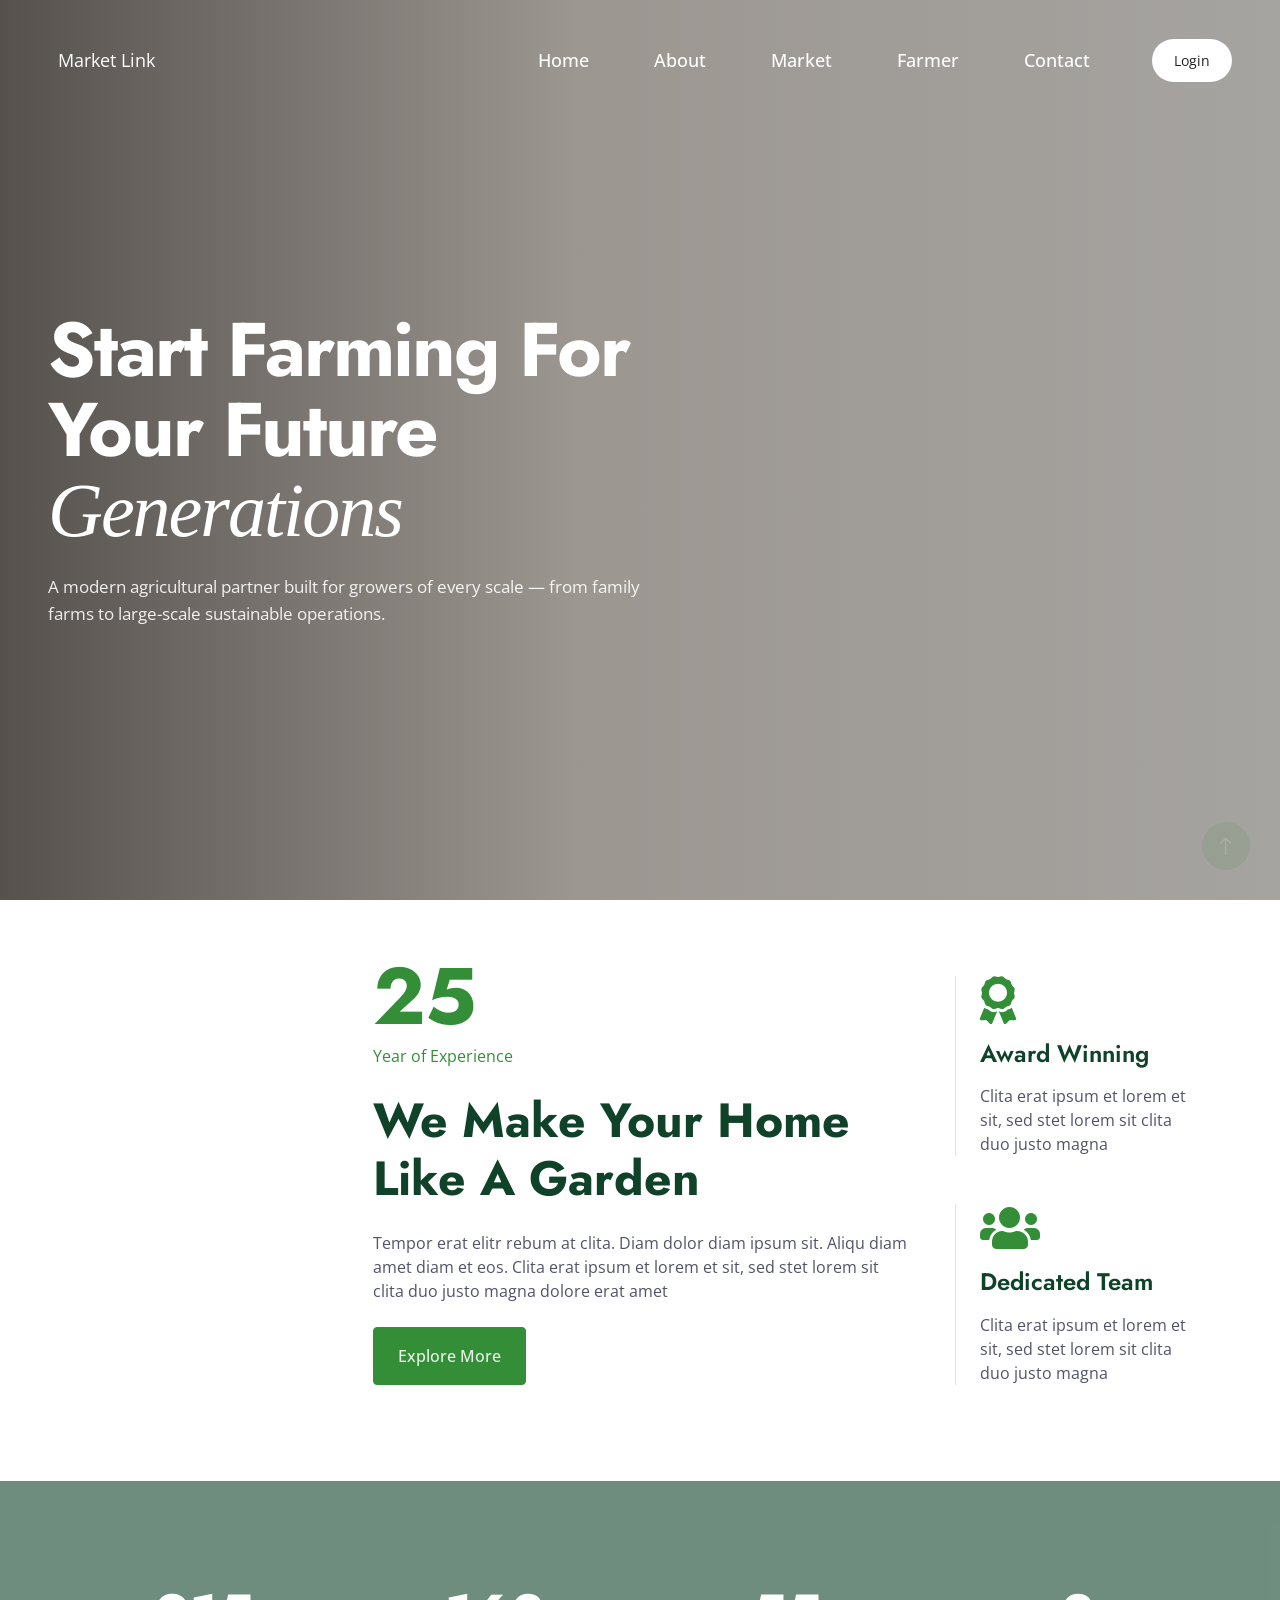
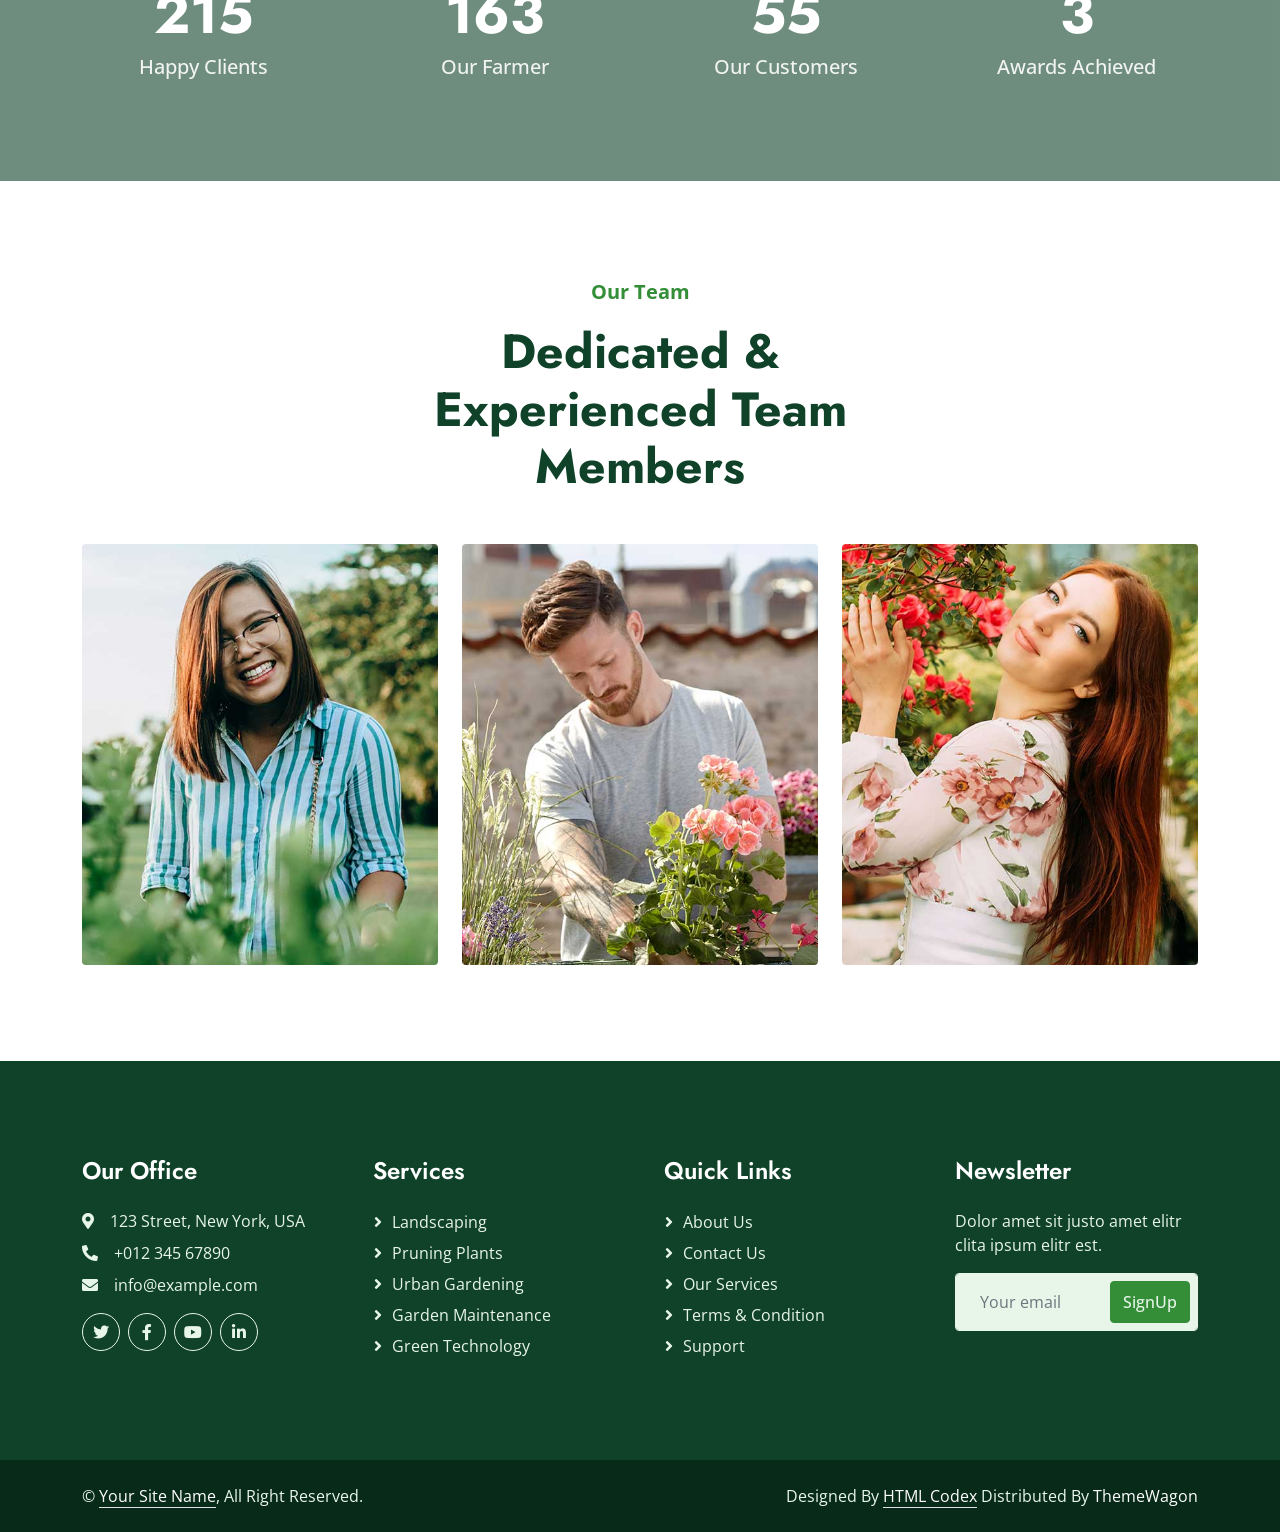
==== gardener-1.0.0/about.html @ f4e708dc "frontend" ====
<!DOCTYPE html>
<html lang="en">

<head>
    <meta charset="utf-8">
    <title>Gardener - Gardening Website Template</title>
    <meta content="width=device-width, initial-scale=1.0" name="viewport">
    <meta content="" name="keywords">
    <meta content="" name="description">

    <!-- Favicon -->
    <link href="img/favicon.ico" rel="icon">

    <!-- Google Web Fonts -->
    <link rel="preconnect" href="https://fonts.googleapis.com">
    <link rel="preconnect" href="https://fonts.gstatic.com" crossorigin>
    <link href="https://fonts.googleapis.com/css2?family=Jost:wght@500;600;700&family=Open+Sans:wght@400;500&display=swap" rel="stylesheet">  

    <!-- Icon Font Stylesheet -->
    <link href="https://cdnjs.cloudflare.com/ajax/libs/font-awesome/5.10.0/css/all.min.css" rel="stylesheet">
    <link href="https://cdn.jsdelivr.net/npm/bootstrap-icons@1.4.1/font/bootstrap-icons.css" rel="stylesheet">

    <!-- Libraries Stylesheet -->
    <link href="lib/animate/animate.min.css" rel="stylesheet">
    <link href="lib/owlcarousel/assets/owl.carousel.min.css" rel="stylesheet">
    <link href="lib/lightbox/css/lightbox.min.css" rel="stylesheet">

    <!-- Customized Bootstrap Stylesheet -->
    <link href="css/bootstrap.min.css" rel="stylesheet">

    <!-- Template Stylesheet -->
    <link href="css/style.css" rel="stylesheet">
    <link href="css/banner.css" rel="stylesheet">
</head>

<body>
    <!-- Spinner Start -->
    <div id="spinner" class="show bg-white position-fixed translate-middle w-100 vh-100 top-50 start-50 d-flex align-items-center justify-content-center">
        <div class="spinner-border text-primary" role="status" style="width: 3rem; height: 3rem;"></div>
    </div>
    <!-- Spinner End -->
     <!-- Hero Start -->
    <section class="hero-section">

        <!-- Background Video -->
        <video class="hero-video" autoplay muted loop playsinline>
            <source src="video/aboutpage.mp4" type="video/mp4">
        </video>

        <!-- Dark Overlay -->
        <div class="hero-overlay"></div>

        <!-- Navbar -->
        <nav class="navbar navbar-expand-lg hero-navbar">
            <div class="container-fluid px-4 px-lg-5">

                <a href="index.html" class="navbar-brand">
                    <span class="logo/icon"></span>
                    <link href="img/Colorful Illustrative Organic Grocery Online Shop Logo (1).png" rel="icon">
                    <span>Market Link</span>
                </a>

                <button type="button" class="navbar-toggler" data-bs-toggle="collapse" data-bs-target="#navbarCollapse">
                    <span class="navbar-toggler-icon"></span>
                </button>

                <div class="collapse navbar-collapse" id="navbarCollapse">

                    <div class="navbar-nav ms-auto align-items-lg-center">

                        <a href="index.html" class="nav-link active">Home</a>
                        <a href="about.html" class="nav-link">About</a>
                        <a href="service.html" class="nav-link">Market</a>
                        <a href="project.html" class="nav-link">Farmer</a>
                        <a href="contact.html" class="nav-link">Contact</a>

                        <a href="login.html" class="login-btn">
                            Login
                        </a>

                    </div>

                </div>
            </div>
        </nav>


        <!-- Hero Content -->
        <div class="hero-content">
            <div class="container-fluid px-4 px-lg-5">
                <div class="hero-left">




                    <!-- Heading -->
                    <h1>
                        Start Farming For<br>
                        Your Future
                        <span>Generations</span>
                    </h1>


                    <!-- Description -->
                    <p>
                        A modern agricultural partner built for growers of every scale —
                        from family farms to large-scale sustainable operations.
                    </p>



                </div>

            </div>

        </div>

    </section>
    <!-- Hero End -->


    <!-- About Start -->
    <div class="container-xxl py-5">
        <div class="container">
            <div class="row g-5 align-items-end">
                <div class="col-lg-3 col-md-5 wow fadeInUp" data-wow-delay="0.1s">
                    
                </div>
                <div class="col-lg-6 col-md-7 wow fadeInUp" data-wow-delay="0.3s">
                    <h1 class="display-1 text-primary mb-0">25</h1>
                    <p class="text-primary mb-4">Year of Experience</p>
                    <h1 class="display-5 mb-4">We Make Your Home Like A Garden</h1>
                    <p class="mb-4">Tempor erat elitr rebum at clita. Diam dolor diam ipsum sit. Aliqu diam amet diam et eos. Clita erat ipsum et lorem et sit, sed stet lorem sit clita duo justo magna dolore erat amet</p>
                    <a class="btn btn-primary py-3 px-4" href="">Explore More</a>
                </div>
                <div class="col-lg-3 col-md-12 wow fadeInUp" data-wow-delay="0.5s">
                    <div class="row g-5">
                        <div class="col-12 col-sm-6 col-lg-12">
                            <div class="border-start ps-4">
                                <i class="fa fa-award fa-3x text-primary mb-3"></i>
                                <h4 class="mb-3">Award Winning</h4>
                                <span>Clita erat ipsum et lorem et sit, sed stet lorem sit clita duo justo magna</span>
                            </div>
                        </div>
                        <div class="col-12 col-sm-6 col-lg-12">
                            <div class="border-start ps-4">
                                <i class="fa fa-users fa-3x text-primary mb-3"></i>
                                <h4 class="mb-3">Dedicated Team</h4>
                                <span>Clita erat ipsum et lorem et sit, sed stet lorem sit clita duo justo magna</span>
                            </div>
                        </div>
                    </div>
                </div>
            </div>
        </div>
    </div>
    <!-- About End -->


    <!-- Facts Start -->
    <div class="container-fluid facts my-5 py-5" data-parallax="scroll" data-image-src="img/carousel-1.jpg">
        <div class="container py-5">
            <div class="row g-5">
                <div class="col-sm-6 col-lg-3 text-center wow fadeIn" data-wow-delay="0.1s">
                    <h1 class="display-4 text-white" data-toggle="counter-up">743</h1>
                    <span class="fs-5 fw-semi-bold text-light">Happy Clients</span>
                </div>
                <div class="col-sm-6 col-lg-3 text-center wow fadeIn" data-wow-delay="0.3s">
                    <h1 class="display-4 text-white" data-toggle="counter-up">554</h1>
                    <span class="fs-5 fw-semi-bold text-light">Our Farmer</span>
                </div>
                <div class="col-sm-6 col-lg-3 text-center wow fadeIn" data-wow-delay="0.5s">
                    <h1 class="display-4 text-white" data-toggle="counter-up">189</h1>
                    <span class="fs-5 fw-semi-bold text-light">Our Customers</span>
                </div>
                <div class="col-sm-6 col-lg-3 text-center wow fadeIn" data-wow-delay="0.7s">
                    <h1 class="display-4 text-white" data-toggle="counter-up">12</h1>
                    <span class="fs-5 fw-semi-bold text-light">Awards Achieved</span>
                </div>
            </div>
        </div>
    </div>
    <!-- Facts End -->


    <!-- Team Start -->
    <div class="container-xxl py-5">
        <div class="container">
            <div class="text-center mx-auto wow fadeInUp" data-wow-delay="0.1s" style="max-width: 500px;">
                <p class="fs-5 fw-bold text-primary">Our Team</p>
                <h1 class="display-5 mb-5">Dedicated & Experienced Team Members</h1>
            </div>
            <div class="row g-4">
                <div class="col-lg-4 col-md-6 wow fadeInUp" data-wow-delay="0.1s">
                    <div class="team-item rounded">
                        <img class="img-fluid" src="img/team-1.jpg" alt="">
                        <div class="team-text">
                            <h4 class="mb-0">Doris Jordan</h4>
                            <p class="text-primary">Landscape Designer</p>
                            <div class="team-social d-flex">
                                <a class="btn btn-square rounded-circle me-2" href=""><i class="fab fa-facebook-f"></i></a>
                                <a class="btn btn-square rounded-circle me-2" href=""><i class="fab fa-twitter"></i></a>
                                <a class="btn btn-square rounded-circle me-2" href=""><i class="fab fa-instagram"></i></a>
                            </div>
                        </div>
                    </div>
                </div>
                <div class="col-lg-4 col-md-6 wow fadeInUp" data-wow-delay="0.3s">
                    <div class="team-item rounded">
                        <img class="img-fluid" src="img/team-2.jpg" alt="">
                        <div class="team-text">
                            <h4 class="mb-0">Johnny Ramirez</h4>
                            <p class="text-primary">Garden Designer</p>
                            <div class="team-social d-flex">
                                <a class="btn btn-square rounded-circle me-2" href=""><i class="fab fa-facebook-f"></i></a>
                                <a class="btn btn-square rounded-circle me-2" href=""><i class="fab fa-twitter"></i></a>
                                <a class="btn btn-square rounded-circle me-2" href=""><i class="fab fa-instagram"></i></a>
                            </div>
                        </div>
                    </div>
                </div>
                <div class="col-lg-4 col-md-6 wow fadeInUp" data-wow-delay="0.5s">
                    <div class="team-item rounded">
                        <img class="img-fluid" src="img/team-3.jpg" alt="">
                        <div class="team-text">
                            <h4 class="mb-0">Diana Wagner</h4>
                            <p class="text-primary">Senior Gardener</p>
                            <div class="team-social d-flex">
                                <a class="btn btn-square rounded-circle me-2" href=""><i class="fab fa-facebook-f"></i></a>
                                <a class="btn btn-square rounded-circle me-2" href=""><i class="fab fa-twitter"></i></a>
                                <a class="btn btn-square rounded-circle me-2" href=""><i class="fab fa-instagram"></i></a>
                            </div>
                        </div>
                    </div>
                </div>
            </div>
        </div>
    </div>
    <!-- Team End -->


    <!-- Footer Start -->
    <div class="container-fluid bg-dark text-light footer mt-5 py-5 wow fadeIn" data-wow-delay="0.1s">
        <div class="container py-5">
            <div class="row g-5">
                <div class="col-lg-3 col-md-6">
                    <h4 class="text-white mb-4">Our Office</h4>
                    <p class="mb-2"><i class="fa fa-map-marker-alt me-3"></i>123 Street, New York, USA</p>
                    <p class="mb-2"><i class="fa fa-phone-alt me-3"></i>+012 345 67890</p>
                    <p class="mb-2"><i class="fa fa-envelope me-3"></i>info@example.com</p>
                    <div class="d-flex pt-2">
                        <a class="btn btn-square btn-outline-light rounded-circle me-2" href=""><i class="fab fa-twitter"></i></a>
                        <a class="btn btn-square btn-outline-light rounded-circle me-2" href=""><i class="fab fa-facebook-f"></i></a>
                        <a class="btn btn-square btn-outline-light rounded-circle me-2" href=""><i class="fab fa-youtube"></i></a>
                        <a class="btn btn-square btn-outline-light rounded-circle me-2" href=""><i class="fab fa-linkedin-in"></i></a>
                    </div>
                </div>
                <div class="col-lg-3 col-md-6">
                    <h4 class="text-white mb-4">Services</h4>
                    <a class="btn btn-link" href="">Landscaping</a>
                    <a class="btn btn-link" href="">Pruning plants</a>
                    <a class="btn btn-link" href="">Urban Gardening</a>
                    <a class="btn btn-link" href="">Garden Maintenance</a>
                    <a class="btn btn-link" href="">Green Technology</a>
                </div>
                <div class="col-lg-3 col-md-6">
                    <h4 class="text-white mb-4">Quick Links</h4>
                    <a class="btn btn-link" href="">About Us</a>
                    <a class="btn btn-link" href="">Contact Us</a>
                    <a class="btn btn-link" href="">Our Services</a>
                    <a class="btn btn-link" href="">Terms & Condition</a>
                    <a class="btn btn-link" href="">Support</a>
                </div>
                <div class="col-lg-3 col-md-6">
                    <h4 class="text-white mb-4">Newsletter</h4>
                    <p>Dolor amet sit justo amet elitr clita ipsum elitr est.</p>
                    <div class="position-relative w-100">
                        <input class="form-control bg-light border-light w-100 py-3 ps-4 pe-5" type="text" placeholder="Your email">
                        <button type="button" class="btn btn-primary py-2 position-absolute top-0 end-0 mt-2 me-2">SignUp</button>
                    </div>
                </div>
            </div>
        </div>
    </div>
    <!-- Footer End -->


    <!-- Copyright Start -->
    <div class="container-fluid copyright py-4">
        <div class="container">
            <div class="row">
                <div class="col-md-6 text-center text-md-start mb-3 mb-md-0">
                    &copy; <a class="border-bottom" href="#">Your Site Name</a>, All Right Reserved.
                </div>
                <div class="col-md-6 text-center text-md-end">
                    <!--/*** This template is free as long as you keep the footer author’s credit link/attribution link/backlink. If you'd like to use the template without the footer author’s credit link/attribution link/backlink, you can purchase the Credit Removal License from "https://htmlcodex.com/credit-removal". Thank you for your support. ***/-->
                    Designed By <a class="border-bottom" href="https://htmlcodex.com">HTML Codex</a> Distributed By <a href="https://themewagon.com">ThemeWagon</a>
                </div>
            </div>
        </div>
    </div>
    <!-- Copyright End -->


    <!-- Back to Top -->
    <a href="#" class="btn btn-lg btn-primary btn-lg-square rounded-circle back-to-top"><i class="bi bi-arrow-up"></i></a>


    <!-- JavaScript Libraries -->
    <script src="https://code.jquery.com/jquery-3.4.1.min.js"></script>
    <script src="https://cdn.jsdelivr.net/npm/bootstrap@5.0.0/dist/js/bootstrap.bundle.min.js"></script>
    <script src="lib/wow/wow.min.js"></script>
    <script src="lib/easing/easing.min.js"></script>
    <script src="lib/waypoints/waypoints.min.js"></script>
    <script src="lib/owlcarousel/owl.carousel.min.js"></script>
    <script src="lib/counterup/counterup.min.js"></script>
    <script src="lib/parallax/parallax.min.js"></script>
    <script src="lib/isotope/isotope.pkgd.min.js"></script>
    <script src="lib/lightbox/js/lightbox.min.js"></script>

    <!-- Template Javascript -->
    <script src="js/main.js"></script>
</body>

</html>
---- gardener-1.0.0/css/style.css ----
/********** Template CSS **********/
:root {
    --primary: #348E38;
    --secondary: #525368;
    --light: #E8F5E9;
    --dark: #0F4229;
}

.back-to-top {
    position: fixed;
    display: none;
    right: 30px;
    bottom: 30px;
    z-index: 99;
}

h1,
.h1,
h2,
.h2,
.fw-bold {
    font-weight: 700 !important;
}

h3,
.h3,
h4,
.h4,
.fw-medium {
    font-weight: 600 !important;
}

h5,
.h5,
h6,
.h6,
.fw-semi-bold {
    font-weight: 500 !important;
}


/*** Spinner ***/
#spinner {
    opacity: 0;
    visibility: hidden;
    transition: opacity .5s ease-out, visibility 0s linear .5s;
    z-index: 99999;
}

#spinner.show {
    transition: opacity .5s ease-out, visibility 0s linear 0s;
    visibility: visible;
    opacity: 1;
}


/*** Button ***/
.btn {
    transition: .5s;
    font-weight: 500;
}

.btn-primary,
.btn-outline-primary:hover {
    color: var(--light);
}

.btn-square {
    width: 38px;
    height: 38px;
}

.btn-sm-square {
    width: 32px;
    height: 32px;
}

.btn-lg-square {
    width: 48px;
    height: 48px;
}

.btn-square,
.btn-sm-square,
.btn-lg-square {
    padding: 0;
    display: flex;
    align-items: center;
    justify-content: center;
    font-weight: normal;
}


/*** Navbar ***/
.navbar.sticky-top {
    top: -100px;
    transition: .5s;
}

.navbar .navbar-brand,
.navbar a.btn {
    height: 80px
}

.navbar .navbar-nav .nav-link {
    margin-right: 35px;
    padding: 25px 0;
    color: var(--dark);
    font-size: 18px;
    font-weight: 500;
    outline: none;
}

.navbar .navbar-nav .nav-link:hover,
.navbar .navbar-nav .nav-link.active {
    color: var(--primary);
}

.navbar .dropdown-toggle::after {
    border: none;
    content: "\f107";
    font-family: "Font Awesome 5 Free";
    font-weight: 900;
    vertical-align: middle;
    margin-left: 8px;
}

@media (max-width: 991.98px) {
    .navbar .navbar-nav .nav-link  {
        margin-right: 0;
        padding: 10px 0;
    }

    .navbar .navbar-nav {
        border-top: 1px solid #EEEEEE;
    }
}

@media (min-width: 992px) {
    .navbar .nav-item .dropdown-menu {
        display: block;
        border: none;
        margin-top: 0;
        top: 150%;
        opacity: 0;
        visibility: hidden;
        transition: .5s;
    }

    .navbar .nav-item:hover .dropdown-menu {
        top: 100%;
        visibility: visible;
        transition: .5s;
        opacity: 1;
    }
}


/*** Header ***/
.carousel-caption {
    top: 0;
    left: 0;
    right: 0;
    bottom: 0;
    display: flex;
    align-items: center;
    justify-content: center;
    text-align: center;
    background: rgba(15, 66, 41, .6);
    z-index: 1;
}

.carousel-control-prev,
.carousel-control-next {
    width: 15%;
}

.carousel-control-prev-icon,
.carousel-control-next-icon {
    width: 3rem;
    height: 3rem;
    border-radius: 3rem;
    background-color: var(--primary);
    border: 10px solid var(--primary);
}

@media (max-width: 768px) {
    #header-carousel .carousel-item {
        position: relative;
        min-height: 450px;
    }
    
    #header-carousel .carousel-item img {
        position: absolute;
        width: 100%;
        height: 100%;
        object-fit: cover;
    }
}

.page-header {
    background: linear-gradient(rgba(15, 66, 41, .6), rgba(15, 66, 41, .6)), url(../img/carousel-1.jpg) center center no-repeat;
    background-size: cover;
}

.page-header .breadcrumb-item+.breadcrumb-item::before {
    color: var(--light);
}

.page-header .breadcrumb-item,
.page-header .breadcrumb-item a {
    font-size: 18px;
    color: var(--light);
}


/*** Top Feature ***/
@media (min-width: 991.98px) {
    .top-feature {
        position: relative;
        margin-top: -80px;
        z-index: 1;
    }
}


/*** Facts & Quote ***/
.facts,
.quote {
    background: rgba(15, 66, 41, .6);
}


/*** Service ***/
.service-item {
    position: relative;
    text-align: center;
}

.service-item .service-img {
    position: absolute;
    width: 100%;
    height: 100%;
    top: 0;
    left: 0;
    overflow: hidden;
    z-index: -1;
}

.service-item .service-img img {
    position: absolute;
    width: 100%;
    height: 100%;
    left: 0;
    object-fit: cover;
    transform: scale(1.2);
    transition: .3s;
    z-index: -1;
}

.service-item:hover .service-img img {
    transform: scale(1);
}

.service-item .service-text {
    background: #FFFFFF;
    box-shadow: 0 0 45px rgba(0, 0, 0, .08);
    transition: .3s;
}

.service-item:hover .service-text {
    background: rgba(15, 66, 41, .6);
}

.service-item .service-text h4,
.service-item .service-text p {
    transition: .3;
}

.service-item:hover .service-text h4 {
    color: #FFFFFF;
}

.service-item:hover .service-text p {
    color: var(--light);
}

.service-item .service-text .btn-square {
    width: 100px;
    height: 100px;
    background: transparent;
    transition: .5s;
}

.service-item:hover .service-text .btn-square {
    background: var(--light);
}

.service-item .service-text .btn {
    width: 31px;
    height: 31px;
    display: inline-flex;
    align-items: center;
    color: var(--dark);
    background: var(--light);
    white-space: nowrap;
    overflow: hidden;
    transition: .3s;
}

.service-item:hover .service-text .btn {
    width: 112px;
}


/*** Project Portfolio ***/
#portfolio-flters {
    display: inline-block;
    background: var(--light);
    padding: 10px 15px;
}

#portfolio-flters li {
    display: inline-block;
    font-weight: 500;
    color: var(--primary);
    cursor: pointer;
    transition: .5s;
    border-bottom: 2px solid transparent;
}

#portfolio-flters li:hover,
#portfolio-flters li.active {
    color: var(--dark);
    border-color: var(--dark);
}

.portfolio-inner {
    position: relative;
    overflow: hidden;
}

.portfolio-inner::before,
.portfolio-inner::after {
    position: absolute;
    content: "";
    width: 0;
    height: 100%;
    top: 0;
    left: 0;
    background: rgba(15, 66, 41, .6);
    transition: .5s;
}

.portfolio-inner::after {
    left: auto;
    right: 0;
}

.portfolio-inner:hover::before,
.portfolio-inner:hover::after {
    width: 50%;
}

.portfolio-inner .portfolio-text {
    position: absolute;
    width: 100%;
    height: 100%;
    top: 0;
    left: 0;
    display: flex;
    flex-direction: column;
    align-items: center;
    justify-content: center;
    transition: .5s;
    z-index: 3;
    opacity: 0;
}

.portfolio-inner:hover .portfolio-text {
    transition-delay: .3s;
    opacity: 1;
}

.portfolio-inner .portfolio-text .btn {
    background: var(--light);
    color: var(--primary);
}

.portfolio-inner .portfolio-text .btn:hover {
    background: var(--primary);
    color: var(--light);
}


/*** Team ***/
.team-item {
    position: relative;
    overflow: hidden;
}

.team-item .team-text {
    position: absolute;
    width: calc(100% - 45px);
    left: -100%;
    bottom: 45px;
    padding: 1.5rem;
    background: #FFFFFF;
    border-radius: 0 4px 4px 0;
    opacity: 0;
    transition: .5s;
}

.team-item:hover .team-text {
    left: 0;
    opacity: 1;
}

.team-item .team-social .btn {
    background: var(--light);
    color: var(--primary);
}

.team-item .team-social .btn:hover {
    background: var(--primary);
    color: var(--light);
}

.team-item .team-img .team-social {
    position: absolute;
    width: 100%;
    height: 100%;
    top: 0;
    left: 0;
    display: flex;
    align-items: center;
    justify-content: center;
    transition: .5s;
    z-index: 3;
    opacity: 0;
}

.team-item:hover .team-img .team-social {
    transition-delay: .3s;
    opacity: 1;
}


/*** Testimonial ***/

.testimonial-carousel .owl-item img {
    width: 100px;
    height: 100px;
}

.testimonial-carousel .owl-nav {
    margin-top: 30px;
    display: flex;
}

.testimonial-carousel .owl-nav .owl-prev,
.testimonial-carousel .owl-nav .owl-next {
    margin-right: 15px;
    width: 45px;
    height: 45px;
    display: flex;
    align-items: center;
    justify-content: center;
    color: var(--primary);
    background: var(--light);
    border-radius: 4px;
    font-size: 22px;
    transition: .5s;
}

.testimonial-carousel .owl-nav .owl-prev:hover,
.testimonial-carousel .owl-nav .owl-next:hover {
    background: var(--primary);
    color: var(--light);
}


/*** Footer ***/
.footer .btn.btn-link {
    display: block;
    margin-bottom: 5px;
    padding: 0;
    text-align: left;
    color: var(--light);
    font-weight: normal;
    text-transform: capitalize;
    transition: .3s;
}

.footer .btn.btn-link::before {
    position: relative;
    content: "\f105";
    font-family: "Font Awesome 5 Free";
    font-weight: 900;
    margin-right: 10px;
}

.footer .btn.btn-link:hover {
    color: var(--primary);
    letter-spacing: 1px;
    box-shadow: none;
}

.copyright {
    color: var(--light);
    background: #072A19;
}

.copyright a {
    color: #FFFFFF;
}

.copyright a:hover {
    color: var(--primary);
}
---- gardener-1.0.0/css/banner.css ----
.hero-section {
    position: relative;
    width: 100%;
    height: 100vh;
    min-height: 650px;
    overflow: hidden;
    color: #fff;
}


/* Background Video */

.hero-video {
    position: absolute;
    top: 0;
    left: 0;

    width: 100%;
    height: 100%;

    object-fit: cover;
    z-index: 0;
}


/* Dark/Brown Overlay */

.hero-overlay {
    position: absolute;
    inset: 0;

    background:
        linear-gradient(
            90deg,
            rgba(20, 14, 8, 0.72) 0%,
            rgba(35, 23, 10, 0.45) 45%,
            rgba(20, 15, 7, 0.38) 100%
        );

    z-index: 1;
}




.hero-navbar {
    position: absolute;
    top: 0;
    left: 0;

    width: 100%;
    z-index: 10;

    padding-top: 20px;
    padding-bottom: 20px;

    background: transparent !important;
}


/* Logo */

.hero-navbar .navbar-brand {
    display: flex;
    align-items: center;
    gap: 10px;

    color: #fff !important;

    font-size: 18px;
    font-weight: 400;

    text-decoration: none;
}

.logo-icon {
    font-size: 27px;
    line-height: 1;
}


/* Navbar Links */

.hero-navbar .nav-link {
    color: #fff !important;

    font-size: 15px;
    font-weight: 400;

    padding: 10px 15px !important;

    transition: 0.3s;
}

.hero-navbar .nav-link:hover {
    color: #f5ca68 !important;
}


/* Login Button */

.login-btn {
    display: inline-flex;

    align-items: center;
    justify-content: center;

    margin-left: 12px;

    padding: 11px 22px;

    background: #fff;
    color: #222 !important;

    border-radius: 30px;

    text-decoration: none;

    font-size: 14px;

    transition: 0.3s;
}

.login-btn:hover {
    background: #f4c95d;
    color: #111 !important;
}



.hero-content {
    position: relative;

    height: 100%;

    z-index: 5;

    display: flex;
    align-items: center;
}


.hero-left {
    max-width: 700px;

    padding-top: 70px;
}



.hero-rating {
    display: flex;
    align-items: center;

    gap: 9px;

    margin-bottom: 22px;

    font-size: 14px;
}


.farmer-images {
    display: flex;
    align-items: center;
}


.farmer-images img {
    width: 42px;
    height: 42px;

    object-fit: cover;

    border-radius: 50%;

    border: 2px solid #fff;

    margin-left: -8px;
}

.farmer-images img:first-child {
    margin-left: 0;
}


.hero-rating .star {
    color: #f4c34f;

    font-size: 20px;

    margin-left: 10px;
}



.hero-left h1 {
    margin: 0;

    color: #fff;

    font-size: clamp(55px, 6vw, 76px);

    font-weight: 400;

    line-height: 1.05;

    letter-spacing: -2px;
}


.hero-left h1 span {
    font-family: Georgia, serif;

    font-style: italic;

    font-weight: 400;

    white-space: nowrap;
}



.hero-left p {
    max-width: 600px;

    margin-top: 22px;
    margin-bottom: 32px;

    color: rgba(255,255,255,0.9);

    font-size: 17px;

    line-height: 1.6;
}



.get-started-btn {
    display: inline-flex;

    align-items: center;
    justify-content: center;

    padding: 14px 24px;

    background: #f4c85e;

    color: #17130b;

    border-radius: 30px;

    text-decoration: none;

    font-size: 15px;
    font-weight: 500;

    transition: all 0.3s ease;
}


.get-started-btn:hover {
    background: #fff;

    color: #111;

    transform: translateY(-2px);
}


@media (max-width: 991px) {

    .hero-section {
        min-height: 700px;
    }

    .hero-navbar {
        background: rgba(20, 15, 8, 0.65) !important;
    }

    .hero-navbar .navbar-collapse {
        background: rgba(20, 15, 8, 0.95);

        margin-top: 15px;

        padding: 15px;

        border-radius: 12px;
    }

    .hero-navbar .nav-link {
        padding: 10px !important;
    }

    .login-btn {
        margin: 10px 0 0 0;
    }

    .hero-left {
        padding-top: 100px;
    }

    .hero-left h1 {
        font-size: 48px;
        letter-spacing: -1px;
    }

}


@media (max-width: 576px) {

    .hero-left h1 {
        font-size: 40px;
    }

    .hero-left h1 span {
        white-space: normal;
    }

    .hero-left p {
        font-size: 15px;
    }

}

/* =========================
   FACTS VIDEO SECTION
========================= */

.facts {
    position: relative;
    overflow: hidden;

    min-height: 300px;

    display: flex;
    align-items: center;
}


/* Background Video */

.facts-video {
    position: absolute;

    top: 0;
    left: 0;

    width: 100%;
    height: 100%;

    object-fit: cover;

    z-index: 0;
}


/* Dark Overlay */

.facts-overlay {
    position: absolute;

    inset: 0;

    background: rgba(20, 35, 18, 0.65);

    z-index: 1;
}


/* Content Video ke upar */

.facts-content {
    position: relative;

    z-index: 2;
}


/* Counter Number */

.facts h1 {
    font-size: 55px;

    font-weight: 600;

    margin-bottom: 5px;
}


/* Counter Text */

.facts span {
    font-size: 17px;

    color: rgba(255, 255, 255, 0.9) !important;
}


/* Mobile */

@media (max-width: 576px) {

    .facts {
        min-height: 500px;
    }

    .facts h1 {
        font-size: 42px;
    }

}
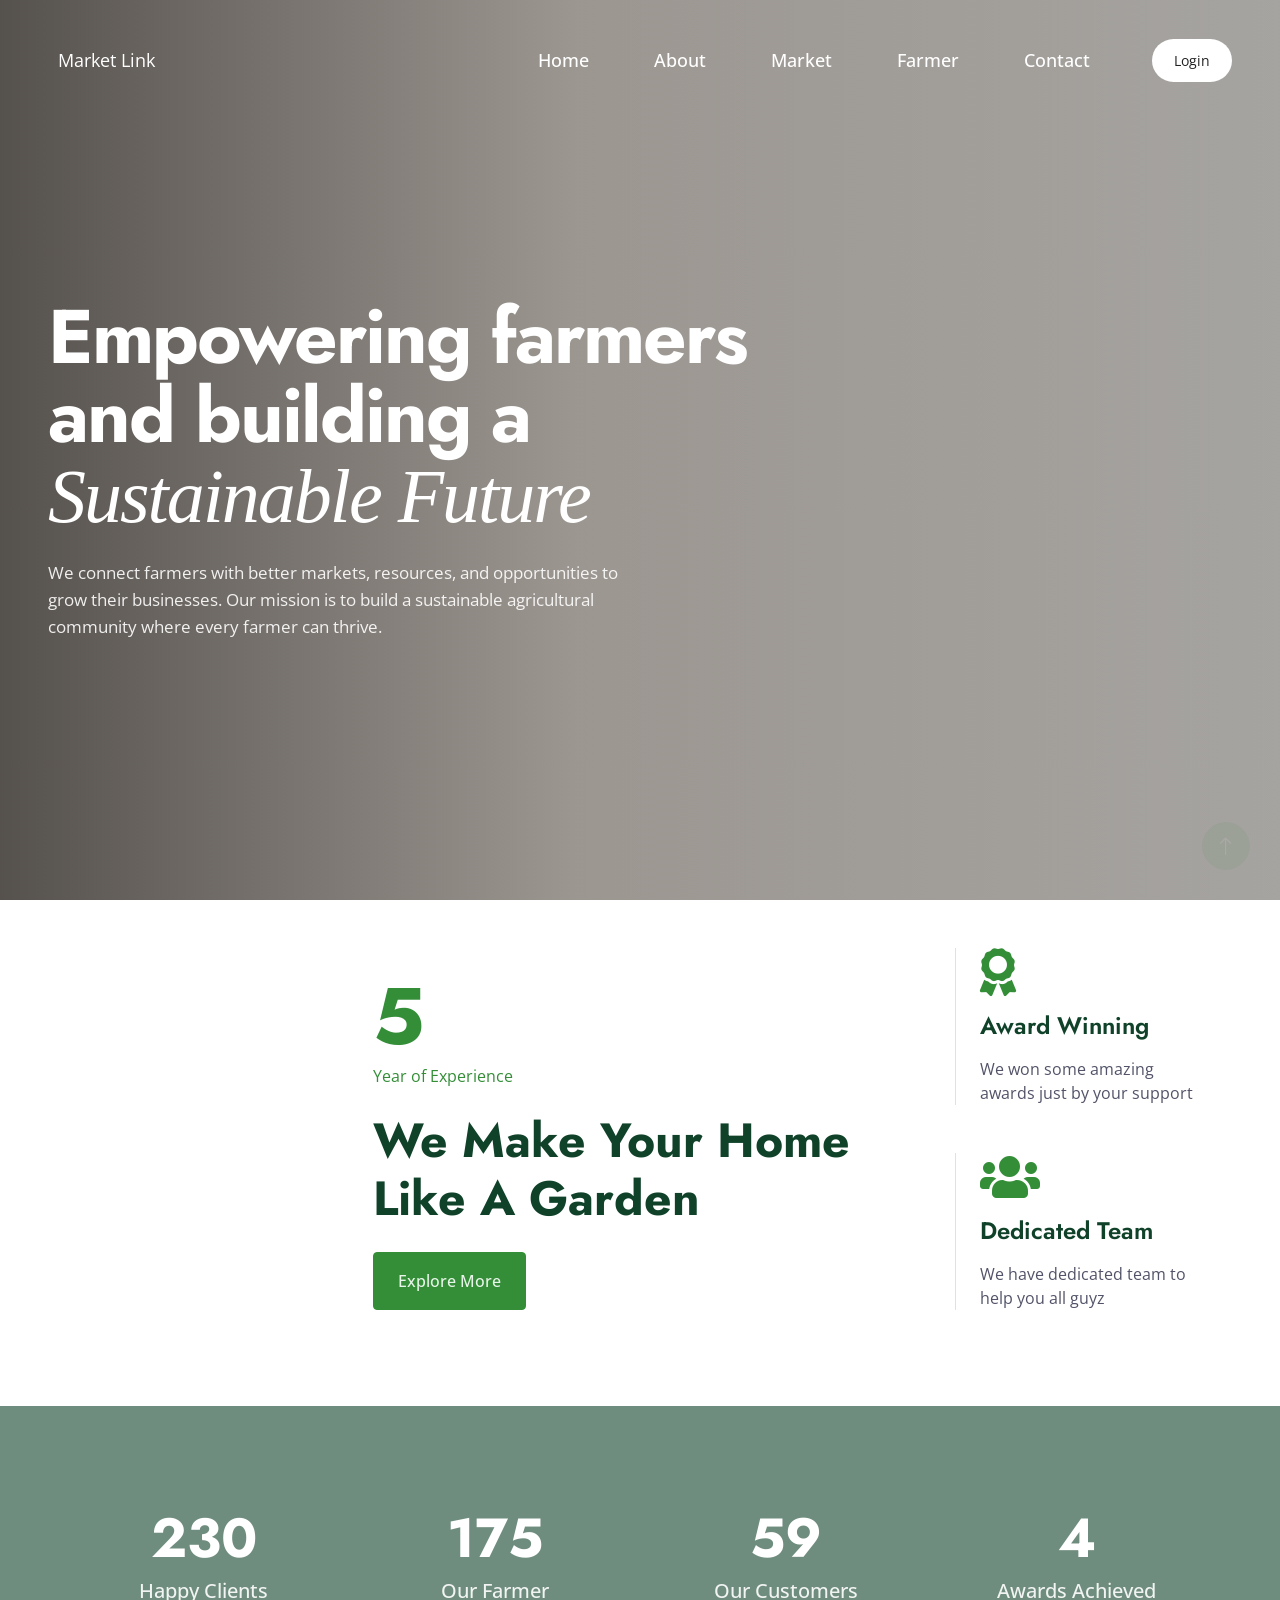
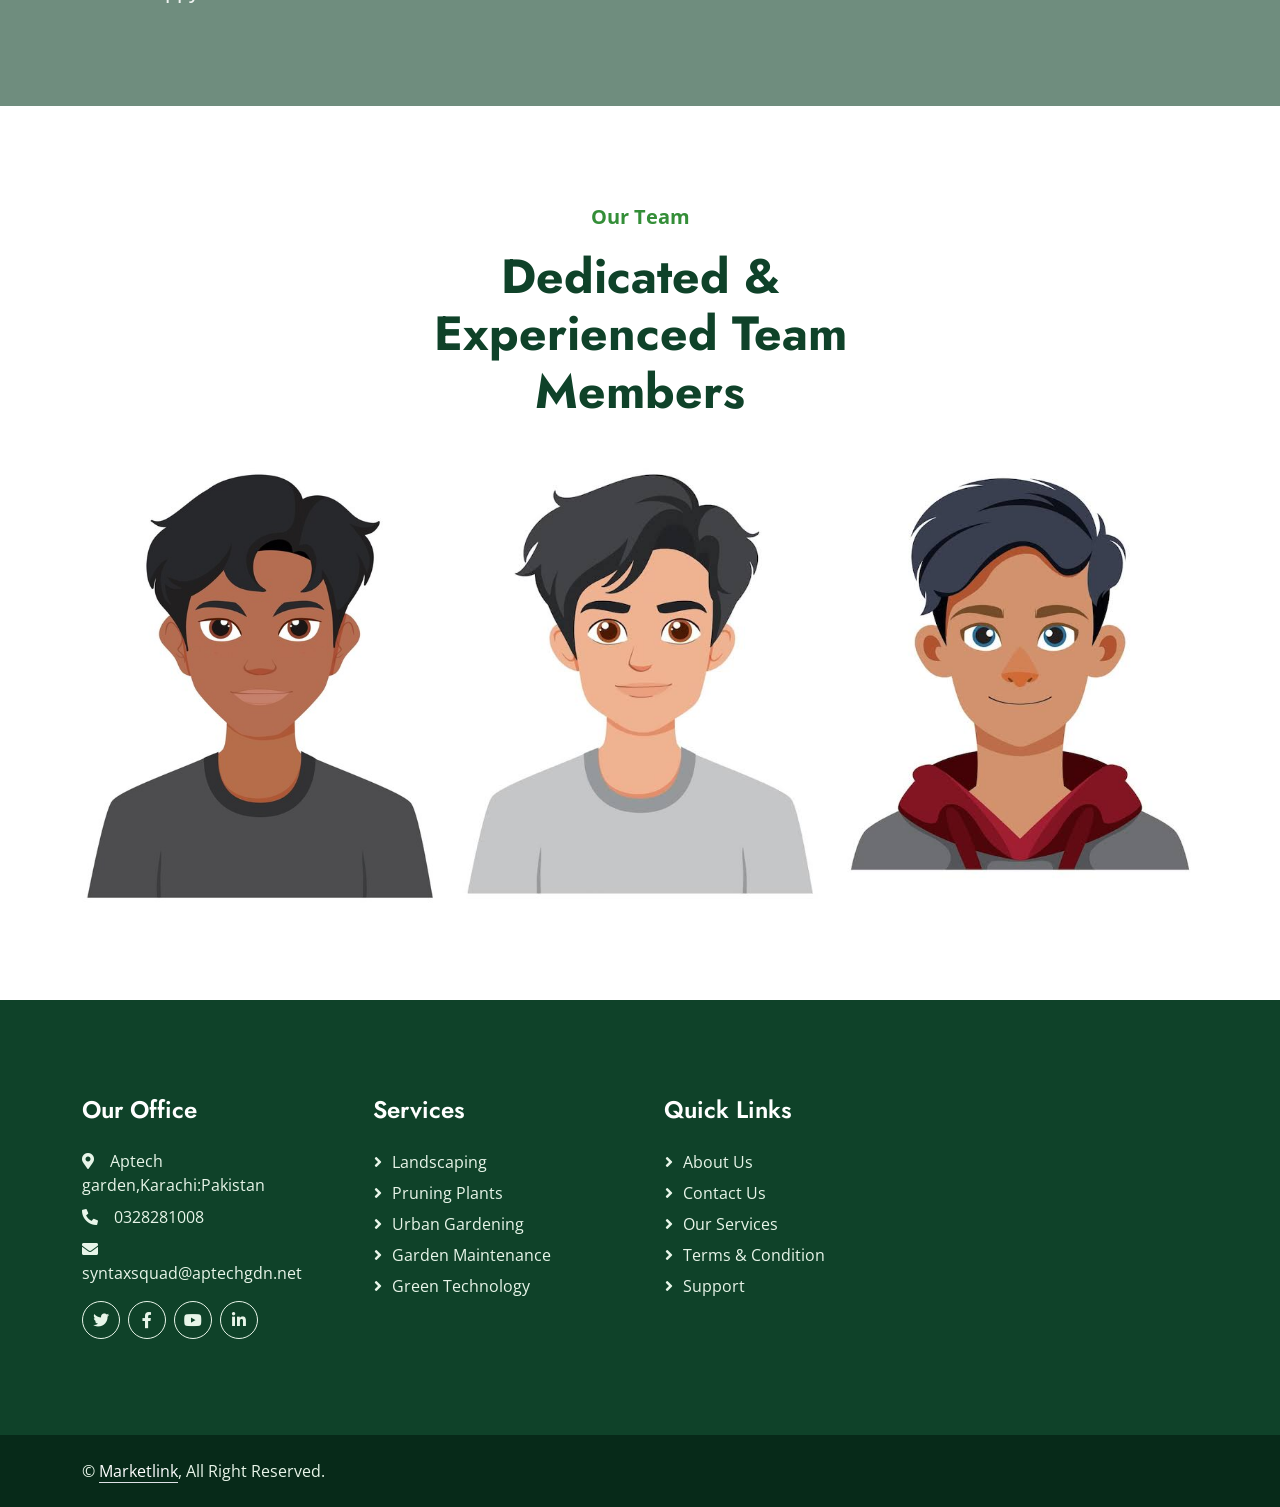
==== commit 892dfac9: "new file" ====
--- a/gardener-1.0.0/about.html
+++ b/gardener-1.0.0/about.html
@@ -14,7 +14,9 @@
     <!-- Google Web Fonts -->
     <link rel="preconnect" href="https://fonts.googleapis.com">
     <link rel="preconnect" href="https://fonts.gstatic.com" crossorigin>
-    <link href="https://fonts.googleapis.com/css2?family=Jost:wght@500;600;700&family=Open+Sans:wght@400;500&display=swap" rel="stylesheet">  
+    <link
+        href="https://fonts.googleapis.com/css2?family=Jost:wght@500;600;700&family=Open+Sans:wght@400;500&display=swap"
+        rel="stylesheet">
 
     <!-- Icon Font Stylesheet -->
     <link href="https://cdnjs.cloudflare.com/ajax/libs/font-awesome/5.10.0/css/all.min.css" rel="stylesheet">
@@ -35,11 +37,12 @@
 
 <body>
     <!-- Spinner Start -->
-    <div id="spinner" class="show bg-white position-fixed translate-middle w-100 vh-100 top-50 start-50 d-flex align-items-center justify-content-center">
+    <div id="spinner"
+        class="show bg-white position-fixed translate-middle w-100 vh-100 top-50 start-50 d-flex align-items-center justify-content-center">
         <div class="spinner-border text-primary" role="status" style="width: 3rem; height: 3rem;"></div>
     </div>
     <!-- Spinner End -->
-     <!-- Hero Start -->
+    <!-- Hero Start -->
     <section class="hero-section">
 
         <!-- Background Video -->
@@ -70,9 +73,10 @@
 
                         <a href="index.html" class="nav-link active">Home</a>
                         <a href="about.html" class="nav-link">About</a>
-                        <a href="service.html" class="nav-link">Market</a>
-                        <a href="project.html" class="nav-link">Farmer</a>
+                        <a href="Market.html" class="nav-link">Market</a>
+                        <a href="Farmer.html" class="nav-link">Farmer</a>
                         <a href="contact.html" class="nav-link">Contact</a>
+                        
 
                         <a href="login.html" class="login-btn">
                             Login
@@ -89,32 +93,22 @@
         <div class="hero-content">
             <div class="container-fluid px-4 px-lg-5">
                 <div class="hero-left">
-
-
-
-
                     <!-- Heading -->
                     <h1>
-                        Start Farming For<br>
-                        Your Future
-                        <span>Generations</span>
+                        Empowering farmers and building a
+                        <br>
+                        <span>Sustainable Future</span>
                     </h1>
-
 
                     <!-- Description -->
                     <p>
-                        A modern agricultural partner built for growers of every scale —
-                        from family farms to large-scale sustainable operations.
+                       We connect farmers with better markets, resources, and opportunities to grow their businesses.
+Our mission is to build a sustainable agricultural community where every farmer can thrive.
+
                     </p>
-
-
-
-                </div>
-
-            </div>
-
-        </div>
-
+                </div>
+            </div>
+        </div>
     </section>
     <!-- Hero End -->
 
@@ -124,13 +118,13 @@
         <div class="container">
             <div class="row g-5 align-items-end">
                 <div class="col-lg-3 col-md-5 wow fadeInUp" data-wow-delay="0.1s">
-                    
+
                 </div>
                 <div class="col-lg-6 col-md-7 wow fadeInUp" data-wow-delay="0.3s">
-                    <h1 class="display-1 text-primary mb-0">25</h1>
+                    <h1 class="display-1 text-primary mb-0">5</h1>
                     <p class="text-primary mb-4">Year of Experience</p>
                     <h1 class="display-5 mb-4">We Make Your Home Like A Garden</h1>
-                    <p class="mb-4">Tempor erat elitr rebum at clita. Diam dolor diam ipsum sit. Aliqu diam amet diam et eos. Clita erat ipsum et lorem et sit, sed stet lorem sit clita duo justo magna dolore erat amet</p>
+                    <p class="mb-4"></p>
                     <a class="btn btn-primary py-3 px-4" href="">Explore More</a>
                 </div>
                 <div class="col-lg-3 col-md-12 wow fadeInUp" data-wow-delay="0.5s">
@@ -139,14 +133,14 @@
                             <div class="border-start ps-4">
                                 <i class="fa fa-award fa-3x text-primary mb-3"></i>
                                 <h4 class="mb-3">Award Winning</h4>
-                                <span>Clita erat ipsum et lorem et sit, sed stet lorem sit clita duo justo magna</span>
+                                <span>We won some amazing awards just by your support</span>
                             </div>
                         </div>
                         <div class="col-12 col-sm-6 col-lg-12">
                             <div class="border-start ps-4">
                                 <i class="fa fa-users fa-3x text-primary mb-3"></i>
                                 <h4 class="mb-3">Dedicated Team</h4>
-                                <span>Clita erat ipsum et lorem et sit, sed stet lorem sit clita duo justo magna</span>
+                                <span>We have dedicated team to help you all guyz</span>
                             </div>
                         </div>
                     </div>
@@ -193,42 +187,48 @@
             <div class="row g-4">
                 <div class="col-lg-4 col-md-6 wow fadeInUp" data-wow-delay="0.1s">
                     <div class="team-item rounded">
-                        <img class="img-fluid" src="img/team-1.jpg" alt="">
+                        <img class="img-fluid" src="img/boys 3.jpg" alt="">
                         <div class="team-text">
-                            <h4 class="mb-0">Doris Jordan</h4>
+                            <h4 class="mb-0">Rayan khan</h4>
                             <p class="text-primary">Landscape Designer</p>
                             <div class="team-social d-flex">
-                                <a class="btn btn-square rounded-circle me-2" href=""><i class="fab fa-facebook-f"></i></a>
+                                <a class="btn btn-square rounded-circle me-2" href=""><i
+                                        class="fab fa-facebook-f"></i></a>
                                 <a class="btn btn-square rounded-circle me-2" href=""><i class="fab fa-twitter"></i></a>
-                                <a class="btn btn-square rounded-circle me-2" href=""><i class="fab fa-instagram"></i></a>
+                                <a class="btn btn-square rounded-circle me-2" href=""><i
+                                        class="fab fa-instagram"></i></a>
                             </div>
                         </div>
                     </div>
                 </div>
                 <div class="col-lg-4 col-md-6 wow fadeInUp" data-wow-delay="0.3s">
                     <div class="team-item rounded">
-                        <img class="img-fluid" src="img/team-2.jpg" alt="">
+                        <img class="img-fluid" src="img/boys 2.jpg" alt="">
                         <div class="team-text">
-                            <h4 class="mb-0">Johnny Ramirez</h4>
+                            <h4 class="mb-0">Muhammad Hashir</h4>
                             <p class="text-primary">Garden Designer</p>
                             <div class="team-social d-flex">
-                                <a class="btn btn-square rounded-circle me-2" href=""><i class="fab fa-facebook-f"></i></a>
+                                <a class="btn btn-square rounded-circle me-2" href=""><i
+                                        class="fab fa-facebook-f"></i></a>
                                 <a class="btn btn-square rounded-circle me-2" href=""><i class="fab fa-twitter"></i></a>
-                                <a class="btn btn-square rounded-circle me-2" href=""><i class="fab fa-instagram"></i></a>
+                                <a class="btn btn-square rounded-circle me-2" href=""><i
+                                        class="fab fa-instagram"></i></a>
                             </div>
                         </div>
                     </div>
                 </div>
                 <div class="col-lg-4 col-md-6 wow fadeInUp" data-wow-delay="0.5s">
                     <div class="team-item rounded">
-                        <img class="img-fluid" src="img/team-3.jpg" alt="">
+                        <img class="img-fluid" src="img/boys1.jpg" alt="">
                         <div class="team-text">
-                            <h4 class="mb-0">Diana Wagner</h4>
+                            <h4 class="mb-0">Muhammad Ahmed</h4>
                             <p class="text-primary">Senior Gardener</p>
                             <div class="team-social d-flex">
-                                <a class="btn btn-square rounded-circle me-2" href=""><i class="fab fa-facebook-f"></i></a>
+                                <a class="btn btn-square rounded-circle me-2" href=""><i
+                                        class="fab fa-facebook-f"></i></a>
                                 <a class="btn btn-square rounded-circle me-2" href=""><i class="fab fa-twitter"></i></a>
-                                <a class="btn btn-square rounded-circle me-2" href=""><i class="fab fa-instagram"></i></a>
+                                <a class="btn btn-square rounded-circle me-2" href=""><i
+                                        class="fab fa-instagram"></i></a>
                             </div>
                         </div>
                     </div>
@@ -245,14 +245,20 @@
             <div class="row g-5">
                 <div class="col-lg-3 col-md-6">
                     <h4 class="text-white mb-4">Our Office</h4>
-                    <p class="mb-2"><i class="fa fa-map-marker-alt me-3"></i>123 Street, New York, USA</p>
-                    <p class="mb-2"><i class="fa fa-phone-alt me-3"></i>+012 345 67890</p>
-                    <p class="mb-2"><i class="fa fa-envelope me-3"></i>info@example.com</p>
+                    <p class="mb-2"><i class="fa fa-map-marker-alt me-3"></i>Aptech garden,Karachi:Pakistan</p>
+                    <p class="mb-2"><i class="fa fa-phone-alt me-3"></i>0328281008</p>
+                    <p class="mb-2"><i class="fa fa-envelope me-3"></i>syntaxsquad@aptechgdn.net
+
+                    </p>
                     <div class="d-flex pt-2">
-                        <a class="btn btn-square btn-outline-light rounded-circle me-2" href=""><i class="fab fa-twitter"></i></a>
-                        <a class="btn btn-square btn-outline-light rounded-circle me-2" href=""><i class="fab fa-facebook-f"></i></a>
-                        <a class="btn btn-square btn-outline-light rounded-circle me-2" href=""><i class="fab fa-youtube"></i></a>
-                        <a class="btn btn-square btn-outline-light rounded-circle me-2" href=""><i class="fab fa-linkedin-in"></i></a>
+                        <a class="btn btn-square btn-outline-light rounded-circle me-2" href=""><i
+                                class="fab fa-twitter"></i></a>
+                        <a class="btn btn-square btn-outline-light rounded-circle me-2" href=""><i
+                                class="fab fa-facebook-f"></i></a>
+                        <a class="btn btn-square btn-outline-light rounded-circle me-2" href=""><i
+                                class="fab fa-youtube"></i></a>
+                        <a class="btn btn-square btn-outline-light rounded-circle me-2" href=""><i
+                                class="fab fa-linkedin-in"></i></a>
                     </div>
                 </div>
                 <div class="col-lg-3 col-md-6">
@@ -271,14 +277,7 @@
                     <a class="btn btn-link" href="">Terms & Condition</a>
                     <a class="btn btn-link" href="">Support</a>
                 </div>
-                <div class="col-lg-3 col-md-6">
-                    <h4 class="text-white mb-4">Newsletter</h4>
-                    <p>Dolor amet sit justo amet elitr clita ipsum elitr est.</p>
-                    <div class="position-relative w-100">
-                        <input class="form-control bg-light border-light w-100 py-3 ps-4 pe-5" type="text" placeholder="Your email">
-                        <button type="button" class="btn btn-primary py-2 position-absolute top-0 end-0 mt-2 me-2">SignUp</button>
-                    </div>
-                </div>
+
             </div>
         </div>
     </div>
@@ -290,12 +289,9 @@
         <div class="container">
             <div class="row">
                 <div class="col-md-6 text-center text-md-start mb-3 mb-md-0">
-                    &copy; <a class="border-bottom" href="#">Your Site Name</a>, All Right Reserved.
-                </div>
-                <div class="col-md-6 text-center text-md-end">
-                    <!--/*** This template is free as long as you keep the footer author’s credit link/attribution link/backlink. If you'd like to use the template without the footer author’s credit link/attribution link/backlink, you can purchase the Credit Removal License from "https://htmlcodex.com/credit-removal". Thank you for your support. ***/-->
-                    Designed By <a class="border-bottom" href="https://htmlcodex.com">HTML Codex</a> Distributed By <a href="https://themewagon.com">ThemeWagon</a>
-                </div>
+                    &copy; <a class="border-bottom" href="#">Marketlink</a>, All Right Reserved.
+                </div>
+
             </div>
         </div>
     </div>
@@ -303,7 +299,8 @@
 
 
     <!-- Back to Top -->
-    <a href="#" class="btn btn-lg btn-primary btn-lg-square rounded-circle back-to-top"><i class="bi bi-arrow-up"></i></a>
+    <a href="#" class="btn btn-lg btn-primary btn-lg-square rounded-circle back-to-top"><i
+            class="bi bi-arrow-up"></i></a>
 
 
     <!-- JavaScript Libraries -->
@@ -318,7 +315,6 @@
     <script src="lib/isotope/isotope.pkgd.min.js"></script>
     <script src="lib/lightbox/js/lightbox.min.js"></script>
 
-    <!-- Template Javascript -->
     <script src="js/main.js"></script>
 </body>
 
